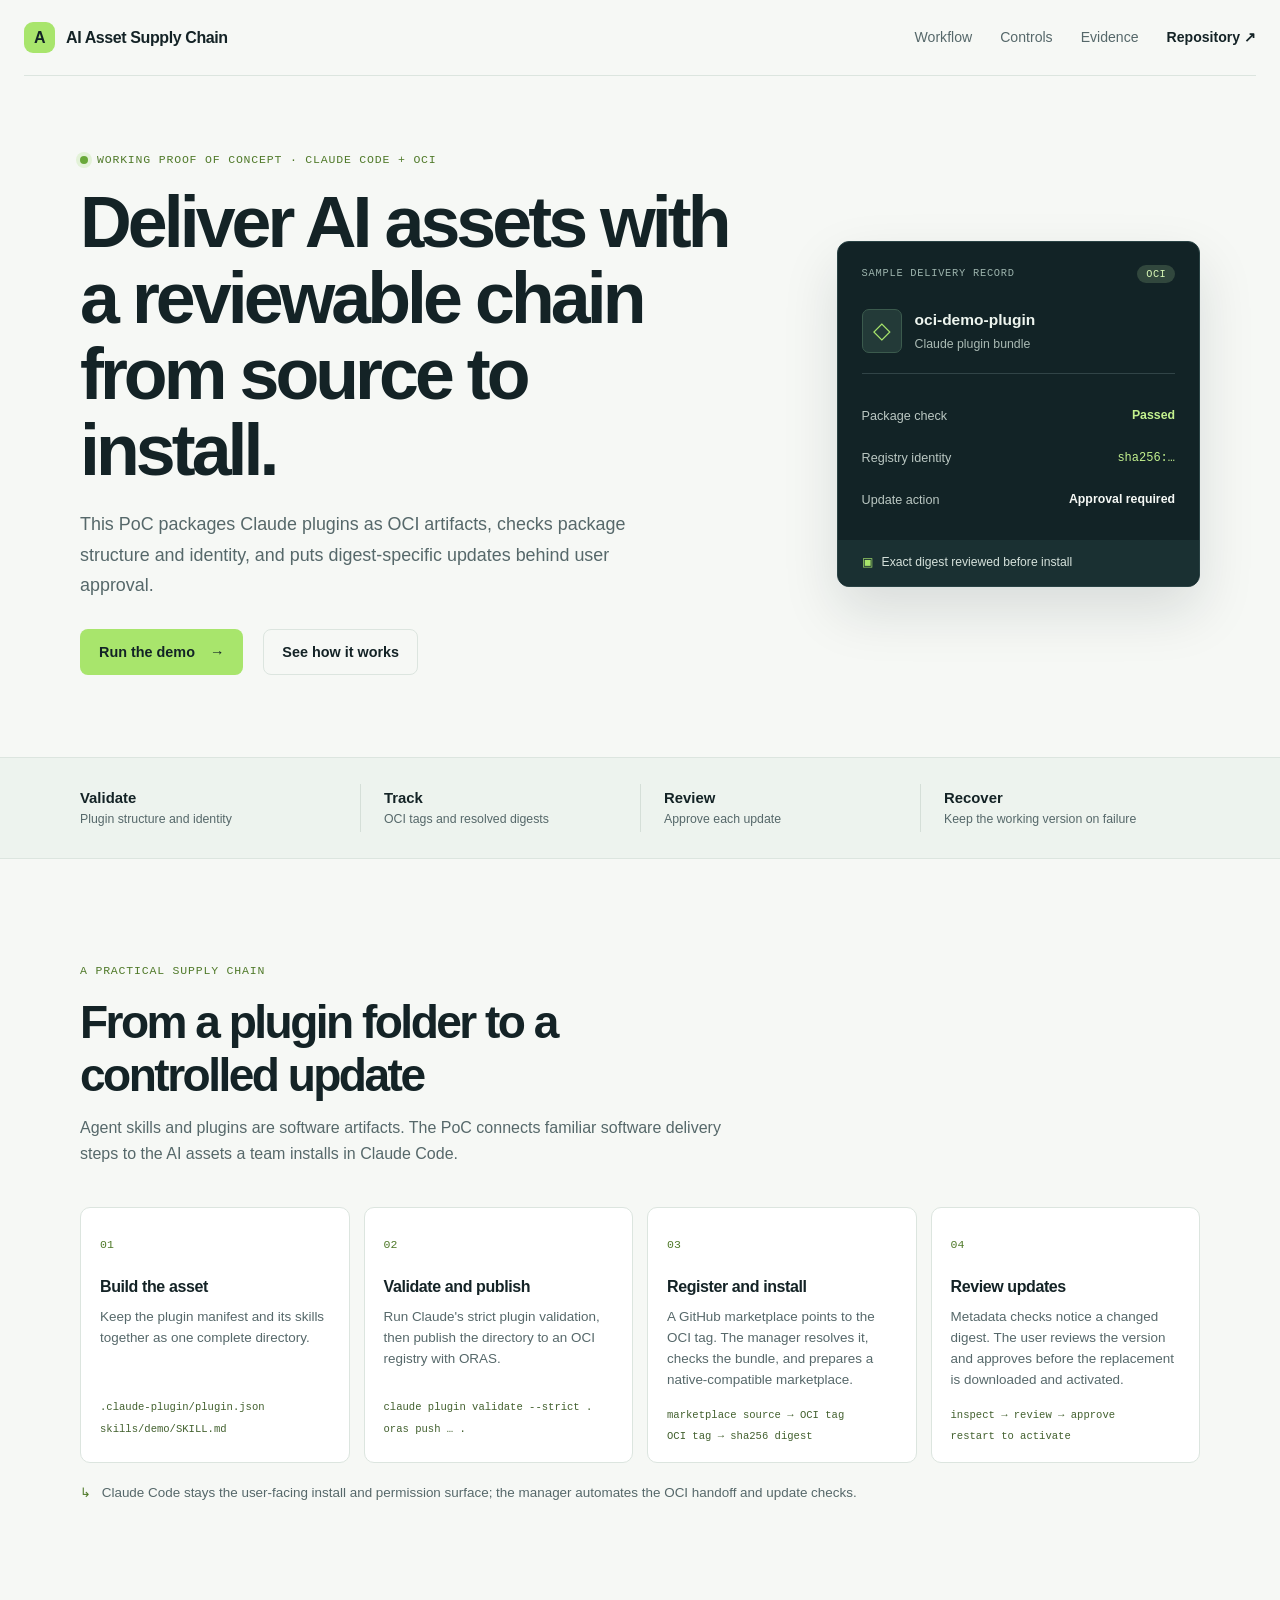
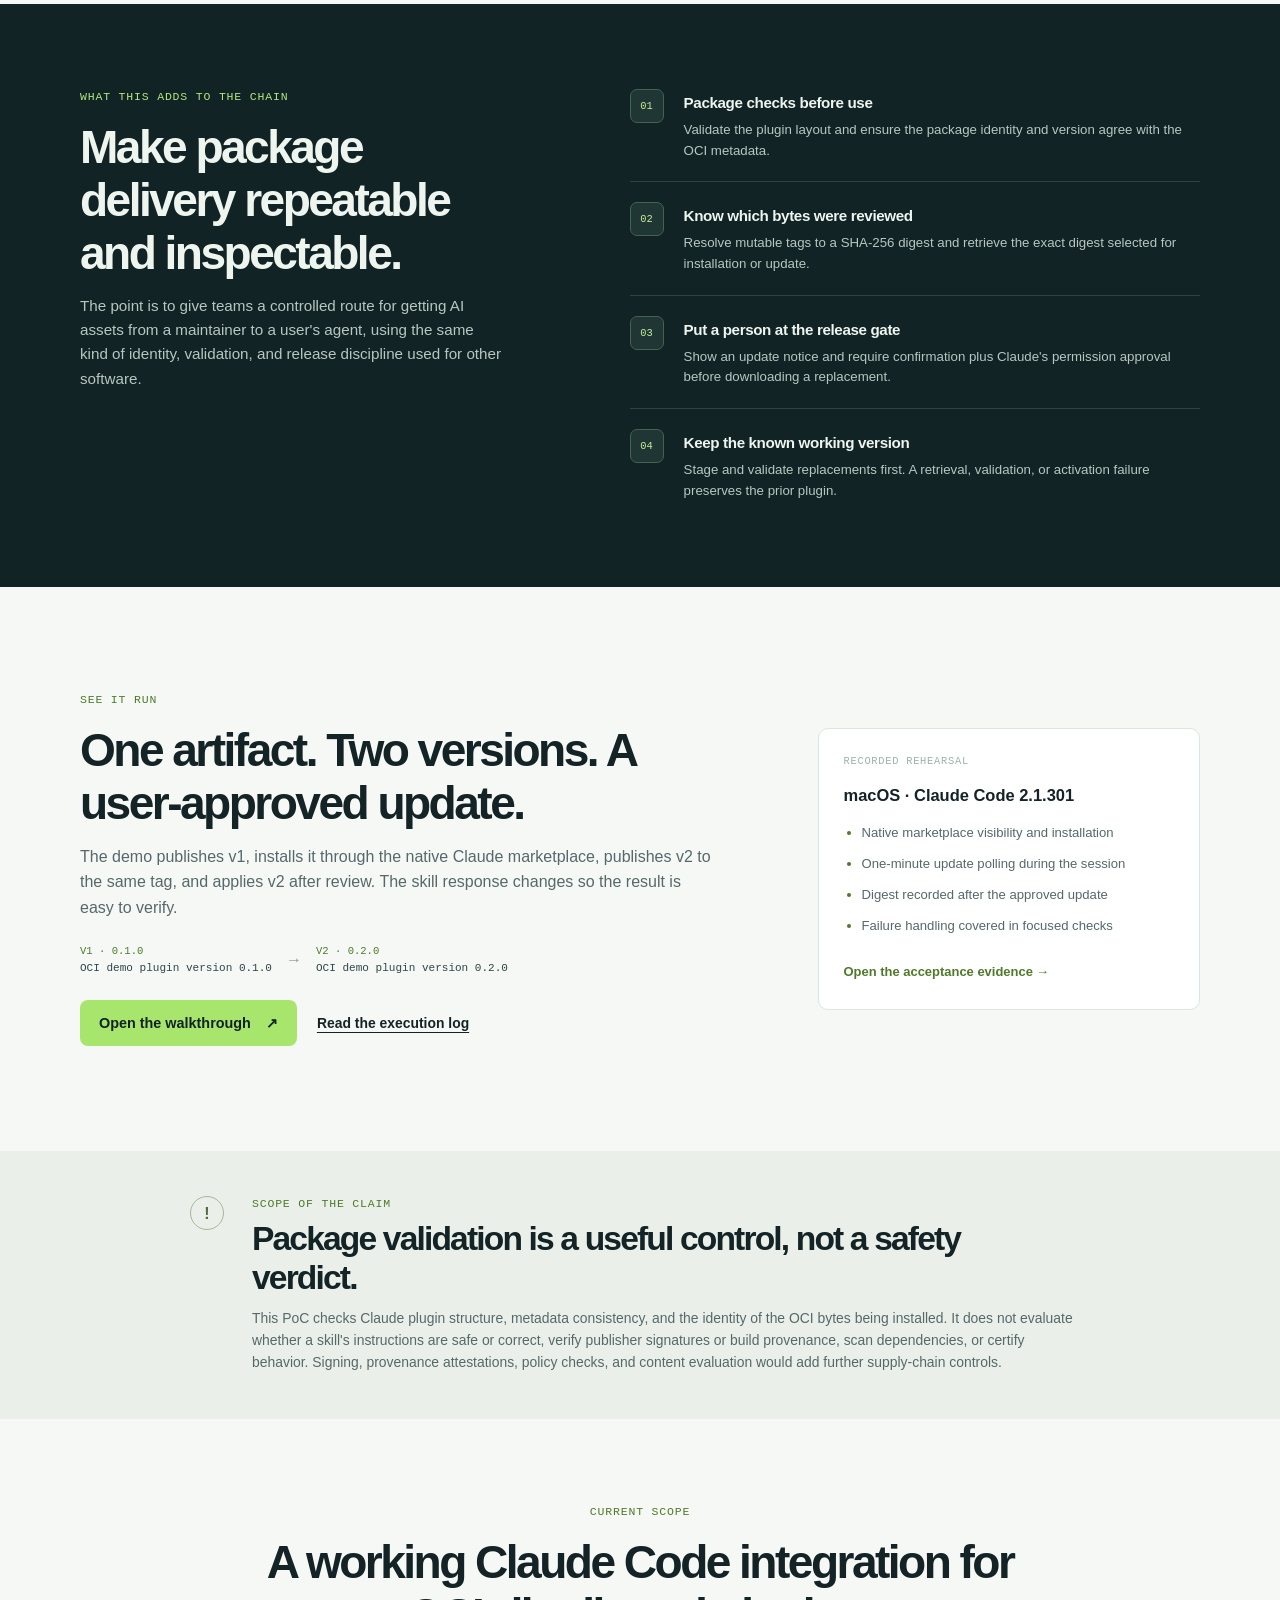
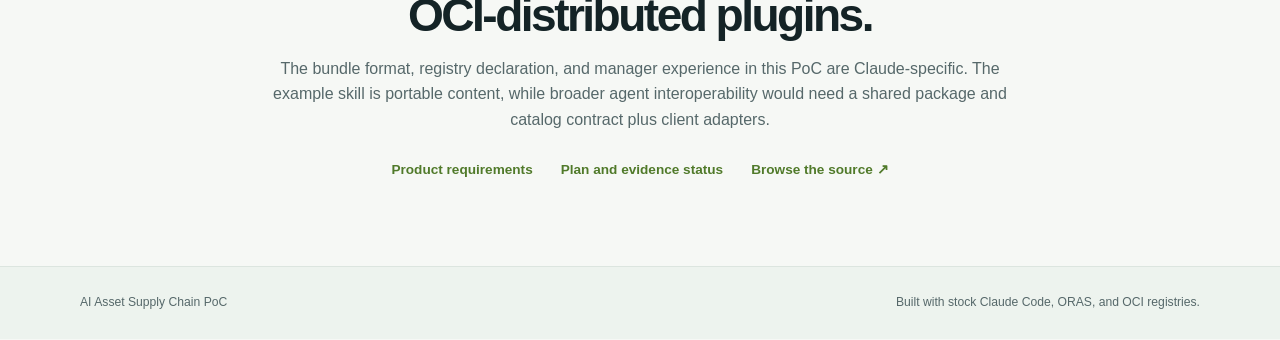
==== index.html @ de04fd36 "docs: publish project overview on GitHub Pages" ====
<!doctype html>
<html lang="en">
<head>
  <meta charset="utf-8">
  <meta name="viewport" content="width=device-width, initial-scale=1">
  <meta name="description" content="A practical proof of concept for validating, publishing, reviewing, and updating Claude Code plugins as OCI artifacts.">
  <title>AI Asset Supply Chain — Claude OCI Marketplace PoC</title>
  <link rel="stylesheet" href="styles.css">
</head>
<body>
  <header class="site-header">
    <a class="brand" href="#top" aria-label="AI Asset Supply Chain home">
      <span class="brand-mark" aria-hidden="true">A</span>
      <span>AI Asset Supply Chain</span>
    </a>
    <nav aria-label="Main navigation">
      <a href="#workflow">Workflow</a>
      <a href="#controls">Controls</a>
      <a href="#evidence">Evidence</a>
      <a class="nav-link" href="https://github.com/dmartinol/claude-oci-marketplace-poc">Repository <span aria-hidden="true">↗</span></a>
    </nav>
  </header>

  <main id="top">
    <section class="hero page-width">
      <div class="hero-copy">
        <p class="eyebrow"><span class="status-dot"></span> Working proof of concept · Claude Code + OCI</p>
        <h1>Deliver AI assets with a reviewable chain from source to install.</h1>
        <p class="hero-lede">This PoC packages Claude plugins as OCI artifacts, checks package structure and identity, and puts digest-specific updates behind user approval.</p>
        <div class="hero-actions">
          <a class="button button-primary" href="https://github.com/dmartinol/claude-oci-marketplace-poc/blob/main/docs/demo/README.md">Run the demo <span aria-hidden="true">→</span></a>
          <a class="button button-secondary" href="#workflow">See how it works</a>
        </div>
      </div>
      <aside class="hero-card" aria-label="PoC delivery chain">
        <div class="card-heading"><span class="tiny-label">SAMPLE DELIVERY RECORD</span><span class="live-pill">OCI</span></div>
        <div class="artifact-name"><span class="file-icon" aria-hidden="true">◇</span><span><strong>oci-demo-plugin</strong><small>Claude plugin bundle</small></span></div>
        <div class="record-row"><span>Package check</span><strong class="good">Passed</strong></div>
        <div class="record-row"><span>Registry identity</span><code>sha256:…</code></div>
        <div class="record-row"><span>Update action</span><strong>Approval required</strong></div>
        <div class="card-foot"><span class="lock-icon" aria-hidden="true">▣</span> Exact digest reviewed before install</div>
      </aside>
    </section>

    <section class="signal-strip" aria-label="What the PoC demonstrates">
      <div><strong>Validate</strong><span>Plugin structure and identity</span></div>
      <div><strong>Track</strong><span>OCI tags and resolved digests</span></div>
      <div><strong>Review</strong><span>Approve each update</span></div>
      <div><strong>Recover</strong><span>Keep the working version on failure</span></div>
    </section>

    <section class="section page-width" id="workflow">
      <div class="section-intro">
        <p class="eyebrow">A practical supply chain</p>
        <h2>From a plugin folder to a controlled update</h2>
        <p>Agent skills and plugins are software artifacts. The PoC connects familiar software delivery steps to the AI assets a team installs in Claude Code.</p>
      </div>

      <div class="workflow-grid">
        <article class="step-card">
          <span class="step-number">01</span>
          <h3>Build the asset</h3>
          <p>Keep the plugin manifest and its skills together as one complete directory.</p>
          <div class="code-card"><code>.claude-plugin/plugin.json</code><code>skills/demo/SKILL.md</code></div>
        </article>
        <article class="step-card">
          <span class="step-number">02</span>
          <h3>Validate and publish</h3>
          <p>Run Claude's strict plugin validation, then publish the directory to an OCI registry with ORAS.</p>
          <div class="code-card"><code>claude plugin validate --strict .</code><code>oras push … .</code></div>
        </article>
        <article class="step-card">
          <span class="step-number">03</span>
          <h3>Register and install</h3>
          <p>A GitHub marketplace points to the OCI tag. The manager resolves it, checks the bundle, and prepares a native-compatible marketplace.</p>
          <div class="code-card"><code>marketplace source → OCI tag</code><code>OCI tag → sha256 digest</code></div>
        </article>
        <article class="step-card">
          <span class="step-number">04</span>
          <h3>Review updates</h3>
          <p>Metadata checks notice a changed digest. The user reviews the version and approves before the replacement is downloaded and activated.</p>
          <div class="code-card"><code>inspect → review → approve</code><code>restart to activate</code></div>
        </article>
      </div>
      <div class="flow-note"><span aria-hidden="true">↳</span> Claude Code stays the user-facing install and permission surface; the manager automates the OCI handoff and update checks.</div>
    </section>

    <section class="controls-section" id="controls">
      <div class="page-width controls-layout">
        <div>
          <p class="eyebrow">What this adds to the chain</p>
          <h2>Make package delivery repeatable and inspectable.</h2>
          <p class="section-copy">The point is to give teams a controlled route for getting AI assets from a maintainer to a user's agent, using the same kind of identity, validation, and release discipline used for other software.</p>
        </div>
        <div class="control-list">
          <article>
            <span class="control-icon">01</span>
            <div><h3>Package checks before use</h3><p>Validate the plugin layout and ensure the package identity and version agree with the OCI metadata.</p></div>
          </article>
          <article>
            <span class="control-icon">02</span>
            <div><h3>Know which bytes were reviewed</h3><p>Resolve mutable tags to a SHA-256 digest and retrieve the exact digest selected for installation or update.</p></div>
          </article>
          <article>
            <span class="control-icon">03</span>
            <div><h3>Put a person at the release gate</h3><p>Show an update notice and require confirmation plus Claude's permission approval before downloading a replacement.</p></div>
          </article>
          <article>
            <span class="control-icon">04</span>
            <div><h3>Keep the known working version</h3><p>Stage and validate replacements first. A retrieval, validation, or activation failure preserves the prior plugin.</p></div>
          </article>
        </div>
      </div>
    </section>

    <section class="demo-section page-width" id="evidence">
      <div class="demo-copy">
        <p class="eyebrow">See it run</p>
        <h2>One artifact. Two versions. A user-approved update.</h2>
        <p>The demo publishes v1, installs it through the native Claude marketplace, publishes v2 to the same tag, and applies v2 after review. The skill response changes so the result is easy to verify.</p>
        <div class="version-pair">
          <div><span>v1 · 0.1.0</span><code>OCI demo plugin version 0.1.0</code></div>
          <span class="version-arrow" aria-hidden="true">→</span>
          <div><span>v2 · 0.2.0</span><code>OCI demo plugin version 0.2.0</code></div>
        </div>
        <div class="hero-actions">
          <a class="button button-primary" href="https://github.com/dmartinol/claude-oci-marketplace-poc/blob/main/docs/demo/README.md">Open the walkthrough <span aria-hidden="true">↗</span></a>
          <a class="text-link" href="https://github.com/dmartinol/claude-oci-marketplace-poc/blob/main/docs/demo/oci-demo-plugin-execution-log.md">Read the execution log</a>
        </div>
      </div>
      <aside class="evidence-card">
        <p class="tiny-label">RECORDED REHEARSAL</p>
        <h3>macOS · Claude Code 2.1.301</h3>
        <ul>
          <li>Native marketplace visibility and installation</li>
          <li>One-minute update polling during the session</li>
          <li>Digest recorded after the approved update</li>
          <li>Failure handling covered in focused checks</li>
        </ul>
        <a href="https://github.com/dmartinol/claude-oci-marketplace-poc/blob/main/docs/implementation-report.md#t613--mac-acceptance-run-2026-10-16">Open the acceptance evidence <span aria-hidden="true">→</span></a>
      </aside>
    </section>

    <section class="boundary-section">
      <div class="page-width boundary-layout">
        <div class="boundary-mark" aria-hidden="true">!</div>
        <div>
          <p class="eyebrow">Scope of the claim</p>
          <h2>Package validation is a useful control, not a safety verdict.</h2>
          <p>This PoC checks Claude plugin structure, metadata consistency, and the identity of the OCI bytes being installed. It does not evaluate whether a skill's instructions are safe or correct, verify publisher signatures or build provenance, scan dependencies, or certify behavior. Signing, provenance attestations, policy checks, and content evaluation would add further supply-chain controls.</p>
        </div>
      </div>
    </section>

    <section class="closing page-width">
      <p class="eyebrow">Current scope</p>
      <h2>A working Claude Code integration for OCI-distributed plugins.</h2>
      <p>The bundle format, registry declaration, and manager experience in this PoC are Claude-specific. The example skill is portable content, while broader agent interoperability would need a shared package and catalog contract plus client adapters.</p>
      <div class="closing-links">
        <a href="https://github.com/dmartinol/claude-oci-marketplace-poc/blob/main/docs/requirements.md">Product requirements</a>
        <a href="https://github.com/dmartinol/claude-oci-marketplace-poc/blob/main/docs/plan.md">Plan and evidence status</a>
        <a href="https://github.com/dmartinol/claude-oci-marketplace-poc">Browse the source <span aria-hidden="true">↗</span></a>
      </div>
    </section>
  </main>

  <footer class="site-footer">
    <div class="page-width footer-inner">
      <span>AI Asset Supply Chain PoC</span>
      <span>Built with stock Claude Code, ORAS, and OCI registries.</span>
    </div>
  </footer>
</body>
</html>
---- styles.css ----
:root {
  color-scheme: light;
  --ink: #142326;
  --muted: #56686a;
  --faint: #7d8d8e;
  --paper: #f6f8f5;
  --white: #ffffff;
  --line: #dce5df;
  --green: #a8e56c;
  --green-dark: #507a2a;
  --mint: #e8f2e9;
  --night: #122326;
  --mono: ui-monospace, SFMono-Regular, Menlo, Consolas, monospace;
  --sans: -apple-system, BlinkMacSystemFont, "Segoe UI", sans-serif;
  --display: var(--sans);
}

* { box-sizing: border-box; }

html { scroll-behavior: smooth; }

body {
  margin: 0;
  color: var(--ink);
  background: var(--paper);
  font-family: var(--sans);
  font-size: 16px;
  line-height: 1.6;
  -webkit-font-smoothing: antialiased;
}

a { color: inherit; }

.page-width { width: min(1120px, calc(100% - 48px)); margin-inline: auto; }

.site-header {
  width: min(1280px, calc(100% - 48px));
  min-height: 76px;
  margin-inline: auto;
  display: flex;
  align-items: center;
  justify-content: space-between;
  gap: 24px;
  border-bottom: 1px solid var(--line);
}

.brand { display: inline-flex; align-items: center; gap: 11px; text-decoration: none; font-weight: 700; letter-spacing: -.025em; }
.brand-mark { display: grid; place-items: center; width: 31px; height: 31px; border-radius: 9px; color: var(--night); background: var(--green); font-family: var(--display); font-weight: 800; }
.site-header nav { display: flex; align-items: center; gap: 28px; }
.site-header nav a { color: var(--muted); font-size: .88rem; text-decoration: none; }
.site-header nav a:hover, .text-link:hover, .closing-links a:hover { color: var(--green-dark); }
.site-header nav .nav-link { color: var(--ink); font-weight: 600; }

.hero { min-height: 510px; padding-block: 76px 82px; display: grid; grid-template-columns: minmax(0, 1.35fr) minmax(320px, .75fr); align-items: center; gap: clamp(48px, 8vw, 118px); }
.hero-copy { max-width: 660px; }
.eyebrow, .tiny-label { margin: 0 0 16px; color: var(--green-dark); font: 500 .72rem/1.4 var(--mono); letter-spacing: .07em; text-transform: uppercase; }
.eyebrow { display: flex; align-items: center; gap: 9px; }
.status-dot { width: 8px; height: 8px; border-radius: 50%; background: #69a839; box-shadow: 0 0 0 4px #e3f2d8; }
h1, h2, h3, p { margin-top: 0; }
h1, h2 { font-family: var(--display); letter-spacing: -.055em; }
h1 { max-width: 700px; margin-bottom: 21px; font-size: clamp(2.8rem, 5.6vw, 4.75rem); line-height: 1.06; font-weight: 700; }
.hero-lede { max-width: 590px; margin-bottom: 29px; color: var(--muted); font-size: 1.12rem; line-height: 1.7; }
.hero-actions { display: flex; flex-wrap: wrap; align-items: center; gap: 12px 20px; }
.button { min-height: 46px; display: inline-flex; align-items: center; justify-content: center; gap: 15px; padding: 0 18px; border: 1px solid transparent; border-radius: 8px; font-size: .9rem; font-weight: 700; text-decoration: none; transition: transform .16s ease, background .16s ease; }
.button:hover { transform: translateY(-2px); }
.button-primary { color: var(--night); background: var(--green); }
.button-primary:hover { background: #b8ee87; }
.button-secondary { color: var(--ink); border-color: var(--line); background: transparent; }
.button-secondary:hover { background: var(--white); }

.hero-card { padding: 23px 24px 0; border: 1px solid #294244; border-radius: 12px; color: #eef5ef; background: var(--night); box-shadow: 0 24px 55px #12232620; }
.card-heading, .artifact-name, .record-row, .card-foot { display: flex; align-items: center; justify-content: space-between; }
.card-heading { margin-bottom: 25px; }
.card-heading .tiny-label, .evidence-card .tiny-label { margin: 0; color: #9cb3ac; font-size: .65rem; }
.live-pill { padding: 3px 9px; border-radius: 99px; color: #d9f8b7; background: #31473d; font: 500 .64rem var(--mono); letter-spacing: .04em; }
.artifact-name { justify-content: flex-start; gap: 13px; margin-bottom: 21px; padding-bottom: 19px; border-bottom: 1px solid #314447; }
.file-icon { display: grid; place-items: center; width: 40px; height: 44px; color: var(--green); background: #233a38; border: 1px solid #3b5a4d; border-radius: 7px; font-size: 1.45rem; }
.artifact-name strong, .artifact-name small { display: block; }
.artifact-name strong { font-size: .97rem; }
.artifact-name small { margin-top: 2px; color: #a9b9b3; font-size: .77rem; }
.record-row { min-height: 42px; color: #bac7c2; font-size: .79rem; }
.record-row strong { color: #f5f8f5; font-size: .77rem; font-weight: 600; }
.record-row .good { color: #c3f18e; }
.record-row code { color: #c3f18e; font: .75rem var(--mono); }
.card-foot { justify-content: flex-start; gap: 9px; margin: 19px -24px 0; padding: 13px 24px; border-radius: 0 0 12px 12px; color: #d5e1db; background: #1a3032; font-size: .76rem; }
.lock-icon { color: var(--green); }

.signal-strip { min-height: 102px; display: grid; grid-template-columns: repeat(4, 1fr); align-items: center; padding-inline: max(24px, calc((100% - 1120px) / 2)); border-block: 1px solid var(--line); background: #edf3ee; }
.signal-strip div { min-height: 48px; display: flex; flex-direction: column; justify-content: center; padding-left: 23px; border-left: 1px solid #d5dfd8; }
.signal-strip div:first-child { padding-left: 0; border-left: 0; }
.signal-strip strong { font-family: var(--display); font-size: .93rem; }
.signal-strip span { color: var(--muted); font-size: .77rem; }

.section { padding-block: 104px 100px; }
.section-intro { max-width: 670px; margin-bottom: 40px; }
.section-intro h2, .controls-layout h2, .demo-copy h2, .boundary-layout h2, .closing h2 { margin-bottom: 14px; font-size: clamp(2rem, 3.6vw, 3rem); line-height: 1.15; }
.section-intro > p:last-child, .section-copy, .demo-copy > p:not(.eyebrow), .closing > p:not(.eyebrow) { color: var(--muted); font-size: 1rem; }
.workflow-grid { display: grid; grid-template-columns: repeat(4, 1fr); gap: 14px; }
.step-card { min-height: 254px; padding: 22px 19px 18px; border: 1px solid var(--line); border-radius: 10px; background: var(--white); }
.step-number { display: inline-block; margin-bottom: 23px; color: var(--green-dark); font: 500 .72rem var(--mono); }
.step-card h3, .control-list h3 { margin-bottom: 8px; font-family: var(--display); font-size: 1rem; letter-spacing: -.025em; }
.step-card p, .control-list p { min-height: 76px; margin-bottom: 17px; color: var(--muted); font-size: .84rem; line-height: 1.55; }
.code-card { display: flex; flex-direction: column; gap: 7px; }
.code-card code { overflow-wrap: anywhere; color: #42602e; font: .66rem/1.4 var(--mono); }
.flow-note { margin-top: 19px; color: var(--muted); font-size: .84rem; }
.flow-note span { margin-right: 7px; color: var(--green-dark); }

.controls-section { padding-block: 85px; color: #edf5ee; background: var(--night); }
.controls-layout { display: grid; grid-template-columns: minmax(260px, .85fr) minmax(0, 1.15fr); gap: clamp(55px, 10vw, 140px); }
.controls-layout .eyebrow { color: #b0e780; }
.controls-layout h2 { max-width: 410px; }
.section-copy { max-width: 440px; color: #b7c7c0; font-size: .95rem; }
.control-list article { display: grid; grid-template-columns: 38px 1fr; gap: 16px; padding: 0 0 20px; margin-bottom: 20px; border-bottom: 1px solid #2d4445; }
.control-list article:last-child { padding-bottom: 0; margin-bottom: 0; border: 0; }
.control-icon { display: grid; place-items: center; width: 34px; height: 34px; border: 1px solid #45624f; border-radius: 7px; color: #c4f093; background: #203635; font: 500 .65rem var(--mono); }
.control-list h3 { margin: 2px 0 5px; font-size: .95rem; }
.control-list p { min-height: 0; margin: 0; color: #b7c7c0; font-size: .83rem; }

.demo-section { display: grid; grid-template-columns: minmax(0, 1.25fr) minmax(280px, .75fr); gap: clamp(40px, 8vw, 100px); align-items: center; padding-block: 105px; }
.demo-copy > p:not(.eyebrow) { max-width: 650px; }
.version-pair { display: flex; align-items: center; gap: 14px; margin: 25px 0 26px; }
.version-pair > div { min-width: 0; display: flex; flex-direction: column; gap: 5px; }
.version-pair span:not(.version-arrow) { color: var(--green-dark); font: 500 .66rem var(--mono); text-transform: uppercase; }
.version-pair code { color: #314448; font: .69rem var(--mono); }
.version-arrow { color: #8a9b92; }
.text-link { color: var(--ink); font-size: .87rem; font-weight: 600; text-decoration-thickness: 1px; text-underline-offset: 4px; }
.evidence-card { padding: 25px; border: 1px solid var(--line); border-radius: 10px; background: var(--white); }
.evidence-card h3 { margin: 13px 0 14px; font-family: var(--display); font-size: 1.03rem; }
.evidence-card ul { display: grid; gap: 10px; margin: 0 0 22px; padding-left: 18px; color: var(--muted); font-size: .82rem; }
.evidence-card li::marker { color: var(--green-dark); }
.evidence-card > a { color: var(--green-dark); font-size: .81rem; font-weight: 700; text-decoration: none; }

.boundary-section { padding-block: 45px; background: #eaf0e9; }
.boundary-layout { display: grid; grid-template-columns: 42px 1fr; gap: 20px; align-items: start; max-width: 900px; }
.boundary-mark { display: grid; place-items: center; width: 34px; height: 34px; border: 1px solid #a5b899; border-radius: 50%; color: #506d3a; font-family: var(--display); font-weight: 700; }
.boundary-layout .eyebrow { margin: 0 0 8px; }
.boundary-layout h2 { max-width: 780px; margin-bottom: 9px; font-size: clamp(1.45rem, 2.7vw, 2.1rem); }
.boundary-layout p:last-child { max-width: 830px; margin-bottom: 0; color: var(--muted); font-size: .87rem; }

.closing { padding-block: 85px; text-align: center; }
.closing .eyebrow { justify-content: center; }
.closing h2 { max-width: 760px; margin-inline: auto; }
.closing > p:not(.eyebrow) { max-width: 750px; margin-inline: auto; }
.closing-links { display: flex; justify-content: center; flex-wrap: wrap; gap: 12px 28px; margin-top: 27px; }
.closing-links a { color: var(--green-dark); font-size: .85rem; font-weight: 700; text-decoration: none; }
.site-footer { border-top: 1px solid var(--line); background: #edf3ee; }
.footer-inner { min-height: 72px; display: flex; justify-content: space-between; align-items: center; gap: 20px; color: var(--muted); font-size: .76rem; }

@media (max-width: 850px) {
  .hero { grid-template-columns: minmax(0, 1fr) minmax(270px, .85fr); gap: 32px; }
  .workflow-grid { grid-template-columns: repeat(2, 1fr); }
  .controls-layout { gap: 44px; }
  .demo-section { gap: 36px; }
}

@media (max-width: 640px) {
  .page-width, .site-header { width: min(100% - 36px, 520px); }
  .site-header { min-height: 68px; }
  .site-header nav { gap: 14px; }
  .site-header nav a { display: none; }
  .site-header nav .nav-link { display: inline; }
  .hero { min-height: 0; grid-template-columns: 1fr; padding-block: 57px 55px; }
  h1 { font-size: clamp(2.65rem, 12vw, 3.65rem); }
  .hero-card { max-width: 440px; }
  .signal-strip { grid-template-columns: repeat(2, 1fr); gap: 0; padding: 15px 18px; }
  .signal-strip div { min-height: 66px; padding-left: 14px; }
  .signal-strip div:nth-child(odd) { padding-left: 0; border-left: 0; }
  .section { padding-block: 70px; }
  .workflow-grid { grid-template-columns: 1fr; }
  .step-card { min-height: 0; }
  .step-card p { min-height: 0; }
  .controls-section { padding-block: 66px; }
  .controls-layout, .demo-section { grid-template-columns: 1fr; }
  .demo-section { padding-block: 70px; }
  .version-pair { align-items: flex-start; flex-direction: column; }
  .version-arrow { transform: rotate(90deg); margin-left: 10px; }
  .boundary-section { padding-block: 36px; }
  .boundary-layout { grid-template-columns: 1fr; gap: 13px; }
  .closing { padding-block: 67px; }
  .footer-inner { align-items: flex-start; flex-direction: column; justify-content: center; gap: 3px; padding-block: 15px; }
}

@media (prefers-reduced-motion: reduce) {
  html { scroll-behavior: auto; }
  *, *::before, *::after { transition-duration: .01ms !important; }
}
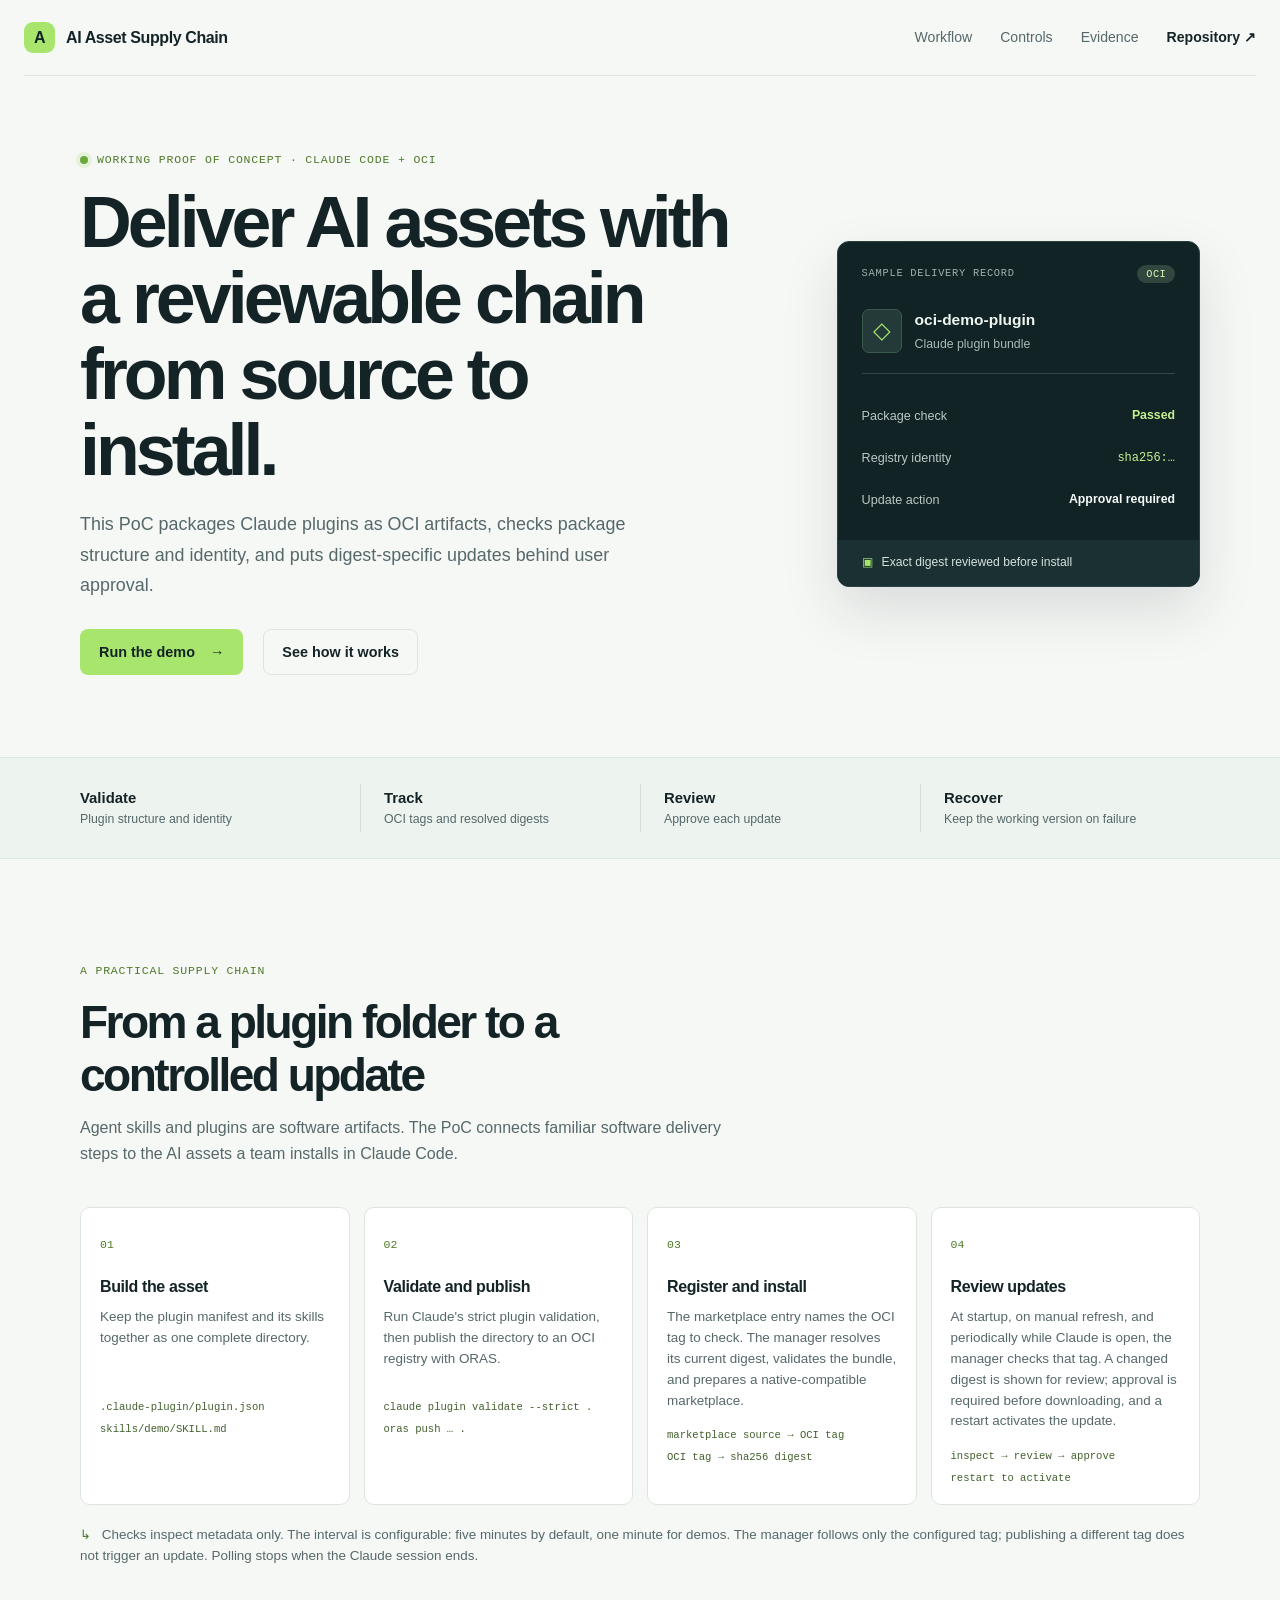
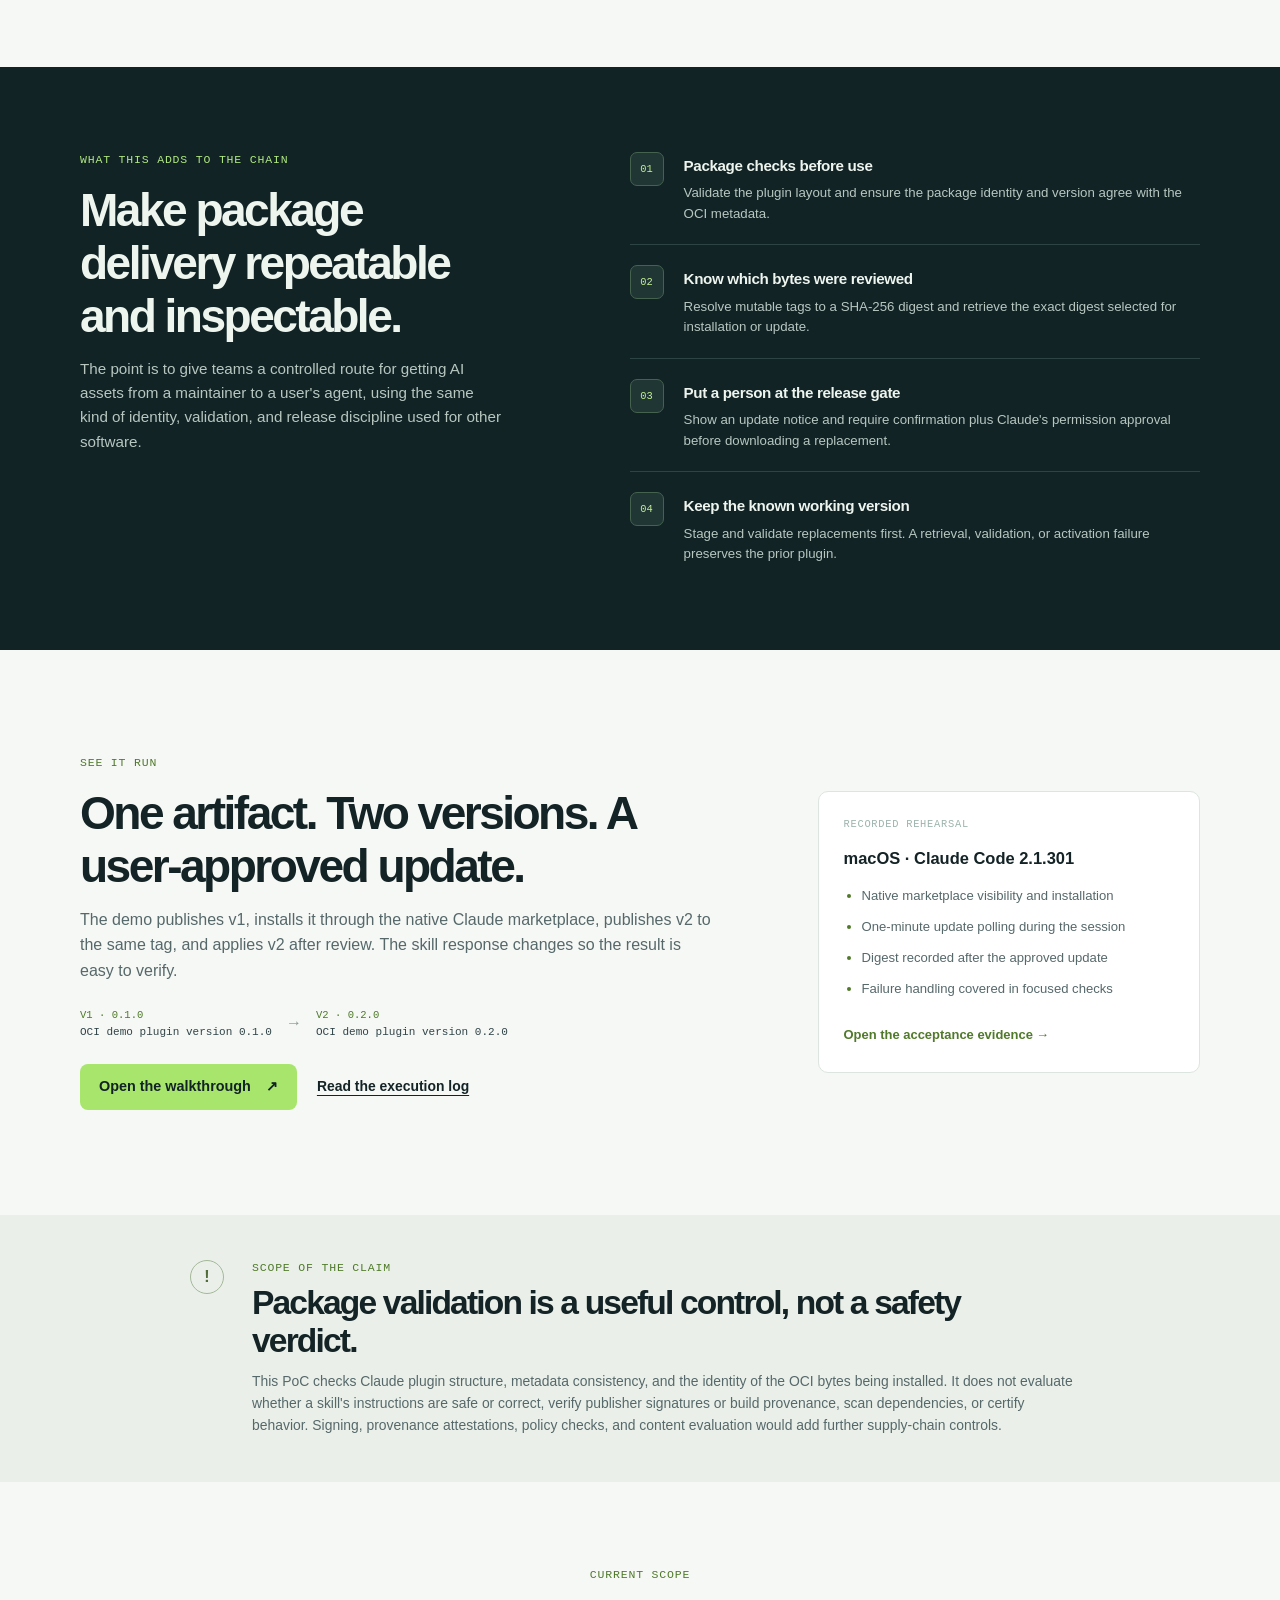
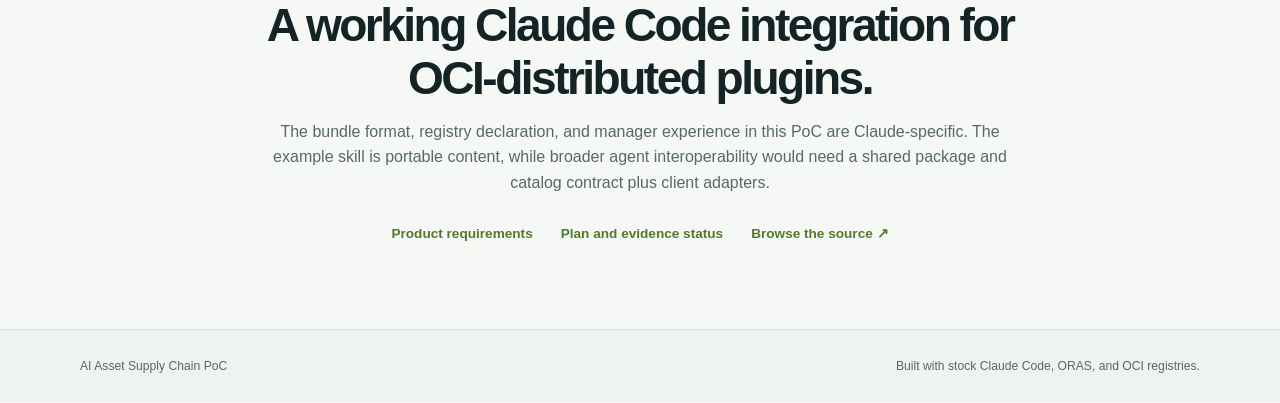
==== commit baa9b11e: "docs: explain OCI tag update polling" ====
--- a/index.html
+++ b/index.html
@@ -72,17 +72,17 @@
         <article class="step-card">
           <span class="step-number">03</span>
           <h3>Register and install</h3>
-          <p>A GitHub marketplace points to the OCI tag. The manager resolves it, checks the bundle, and prepares a native-compatible marketplace.</p>
+          <p>The marketplace entry names the OCI tag to check. The manager resolves its current digest, validates the bundle, and prepares a native-compatible marketplace.</p>
           <div class="code-card"><code>marketplace source → OCI tag</code><code>OCI tag → sha256 digest</code></div>
         </article>
         <article class="step-card">
           <span class="step-number">04</span>
           <h3>Review updates</h3>
-          <p>Metadata checks notice a changed digest. The user reviews the version and approves before the replacement is downloaded and activated.</p>
+          <p>At startup, on manual refresh, and periodically while Claude is open, the manager checks that tag. A changed digest is shown for review; approval is required before downloading, and a restart activates the update.</p>
           <div class="code-card"><code>inspect → review → approve</code><code>restart to activate</code></div>
         </article>
       </div>
-      <div class="flow-note"><span aria-hidden="true">↳</span> Claude Code stays the user-facing install and permission surface; the manager automates the OCI handoff and update checks.</div>
+      <div class="flow-note"><span aria-hidden="true">↳</span> Checks inspect metadata only. The interval is configurable: five minutes by default, one minute for demos. The manager follows only the configured tag; publishing a different tag does not trigger an update. Polling stops when the Claude session ends.</div>
     </section>
 
     <section class="controls-section" id="controls">
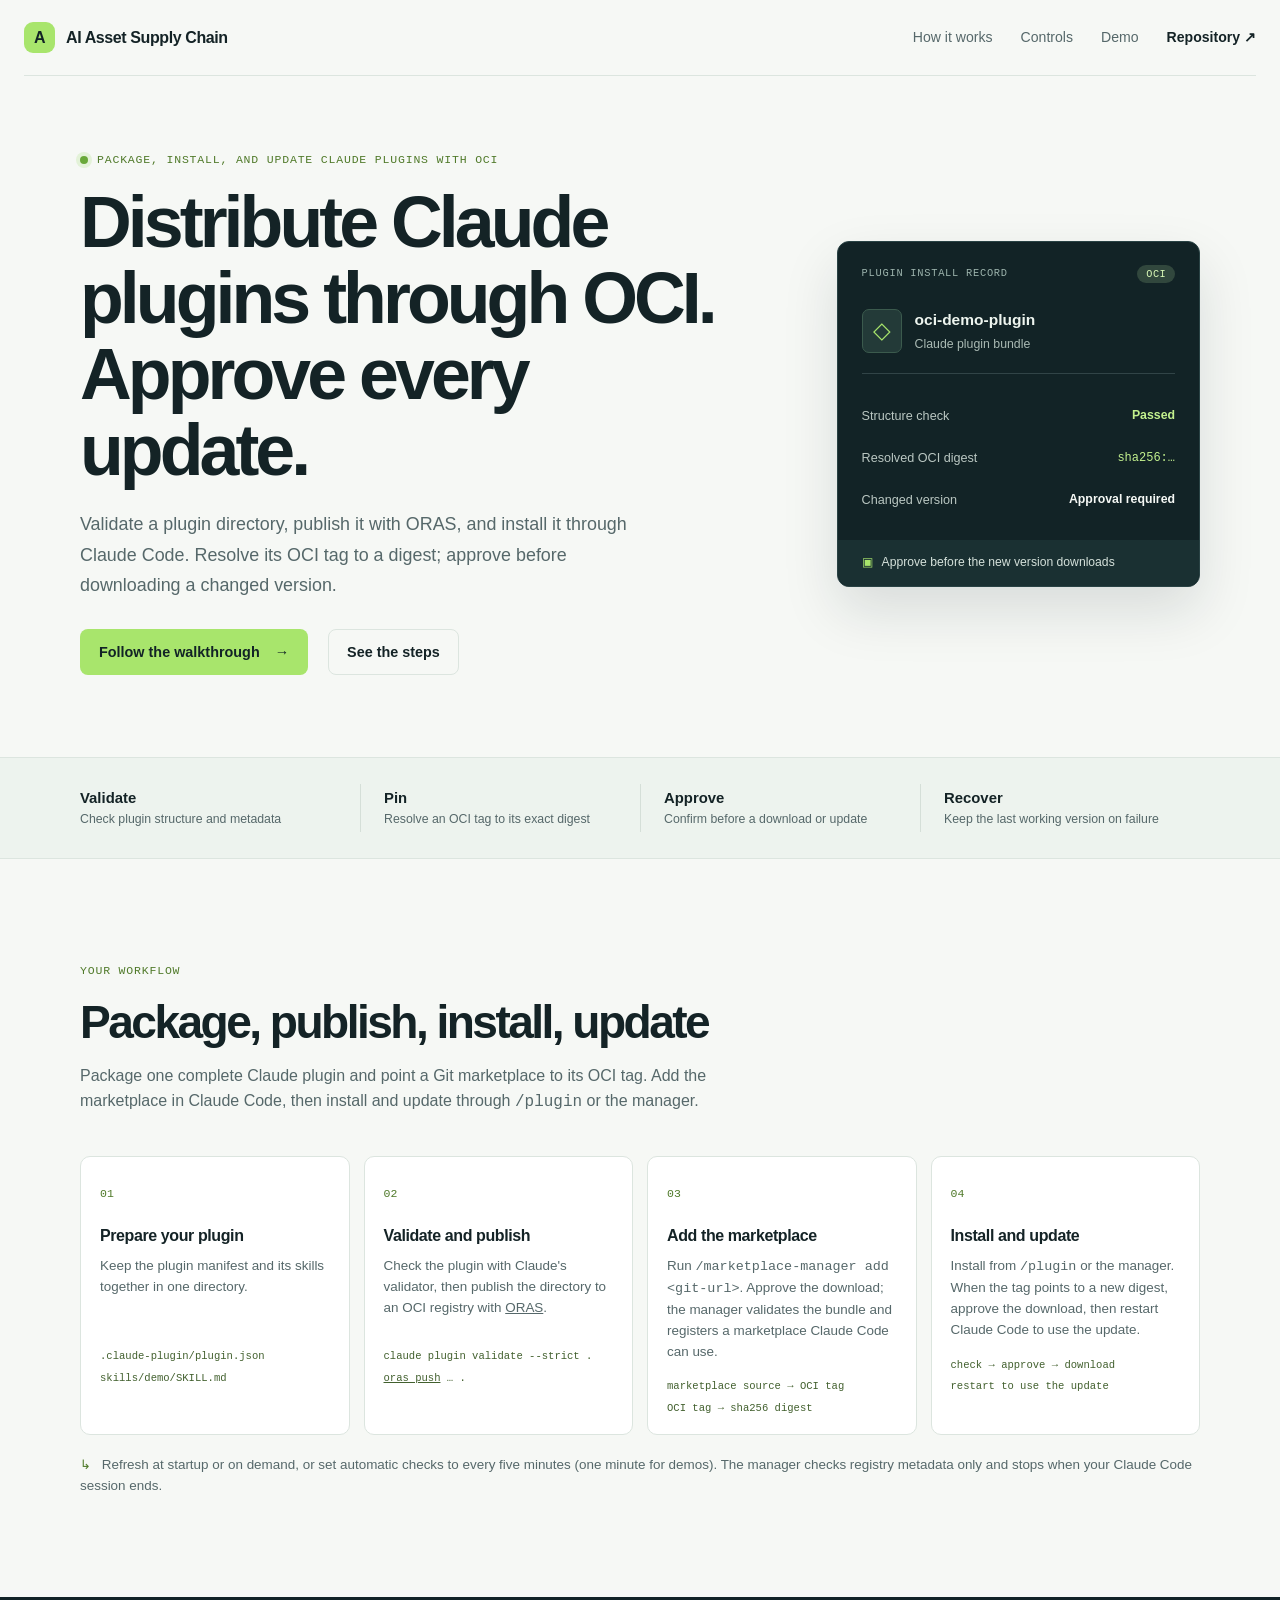
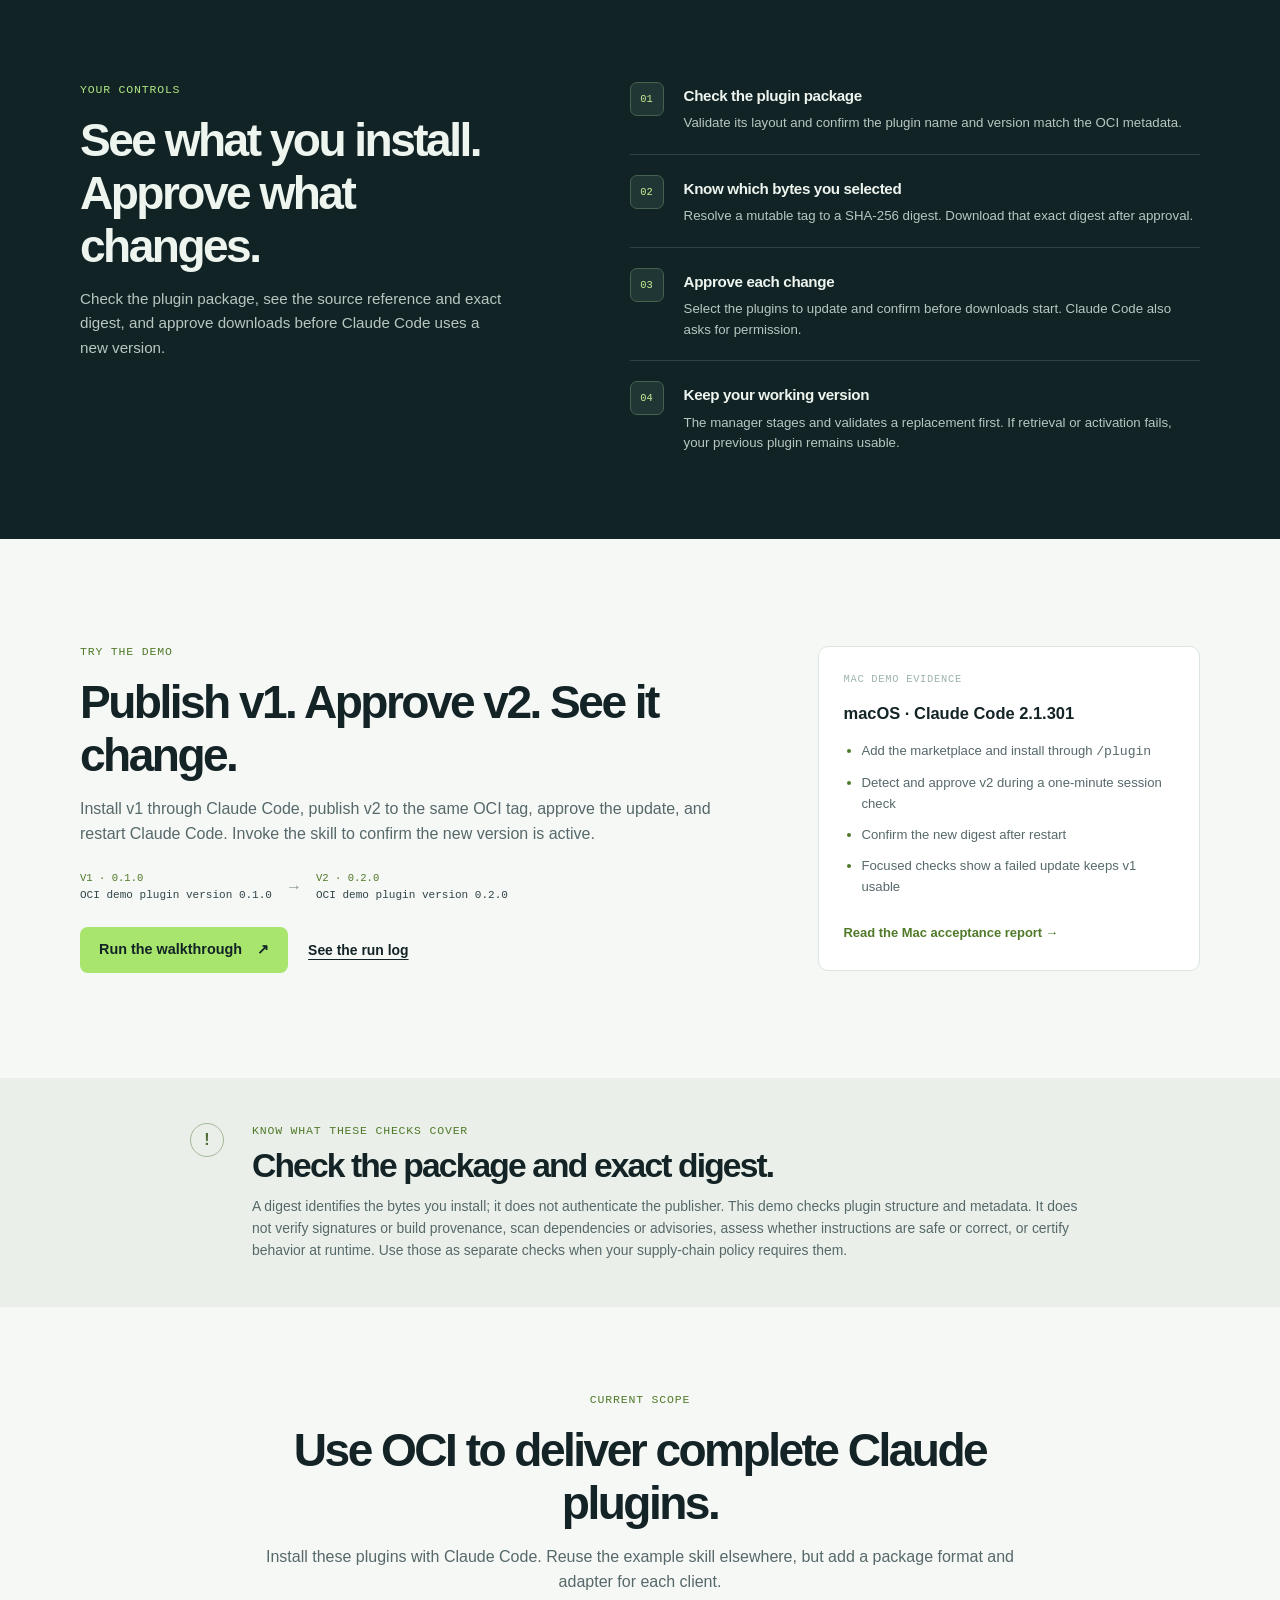
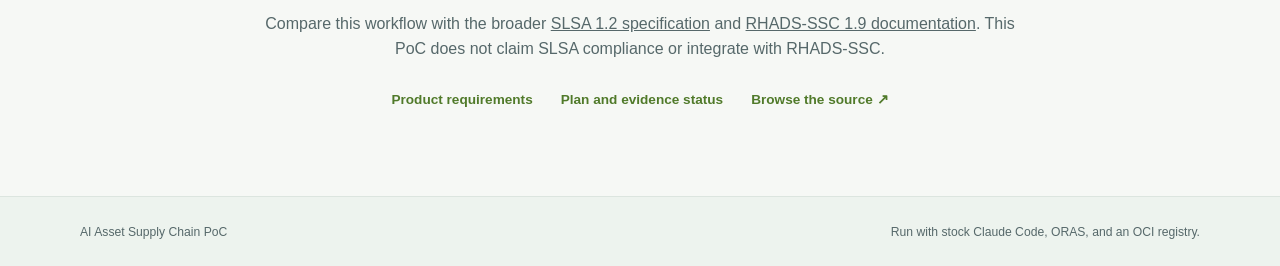
==== commit 2d3261b3: "Publish landing page update" ====
--- a/index.html
+++ b/index.html
@@ -3,8 +3,8 @@
 <head>
   <meta charset="utf-8">
   <meta name="viewport" content="width=device-width, initial-scale=1">
-  <meta name="description" content="A practical proof of concept for validating, publishing, reviewing, and updating Claude Code plugins as OCI artifacts.">
-  <title>AI Asset Supply Chain — Claude OCI Marketplace PoC</title>
+  <meta name="description" content="Package Claude plugins with ORAS, inspect their resolved digests, and approve installs and updates in Claude Code.">
+  <title>Claude Plugin Supply Chain — OCI Marketplace PoC</title>
   <link rel="stylesheet" href="styles.css">
 </head>
 <body>
@@ -14,9 +14,9 @@
       <span>AI Asset Supply Chain</span>
     </a>
     <nav aria-label="Main navigation">
-      <a href="#workflow">Workflow</a>
+      <a href="#workflow">How it works</a>
       <a href="#controls">Controls</a>
-      <a href="#evidence">Evidence</a>
+      <a href="#evidence">Demo</a>
       <a class="nav-link" href="https://github.com/dmartinol/claude-oci-marketplace-poc">Repository <span aria-hidden="true">↗</span></a>
     </nav>
   </header>
@@ -24,90 +24,90 @@
   <main id="top">
     <section class="hero page-width">
       <div class="hero-copy">
-        <p class="eyebrow"><span class="status-dot"></span> Working proof of concept · Claude Code + OCI</p>
-        <h1>Deliver AI assets with a reviewable chain from source to install.</h1>
-        <p class="hero-lede">This PoC packages Claude plugins as OCI artifacts, checks package structure and identity, and puts digest-specific updates behind user approval.</p>
+        <p class="eyebrow"><span class="status-dot"></span> Package, install, and update Claude plugins with OCI</p>
+        <h1>Distribute Claude plugins through OCI. Approve every update.</h1>
+        <p class="hero-lede">Validate a plugin directory, publish it with ORAS, and install it through Claude Code. Resolve its OCI tag to a digest; approve before downloading a changed version.</p>
         <div class="hero-actions">
-          <a class="button button-primary" href="https://github.com/dmartinol/claude-oci-marketplace-poc/blob/main/docs/demo/README.md">Run the demo <span aria-hidden="true">→</span></a>
-          <a class="button button-secondary" href="#workflow">See how it works</a>
+          <a class="button button-primary" href="https://github.com/dmartinol/claude-oci-marketplace-poc/blob/main/docs/demo/README.md">Follow the walkthrough <span aria-hidden="true">→</span></a>
+          <a class="button button-secondary" href="#workflow">See the steps</a>
         </div>
       </div>
-      <aside class="hero-card" aria-label="PoC delivery chain">
-        <div class="card-heading"><span class="tiny-label">SAMPLE DELIVERY RECORD</span><span class="live-pill">OCI</span></div>
+      <aside class="hero-card" aria-label="Example plugin install record">
+        <div class="card-heading"><span class="tiny-label">PLUGIN INSTALL RECORD</span><span class="live-pill">OCI</span></div>
         <div class="artifact-name"><span class="file-icon" aria-hidden="true">◇</span><span><strong>oci-demo-plugin</strong><small>Claude plugin bundle</small></span></div>
-        <div class="record-row"><span>Package check</span><strong class="good">Passed</strong></div>
-        <div class="record-row"><span>Registry identity</span><code>sha256:…</code></div>
-        <div class="record-row"><span>Update action</span><strong>Approval required</strong></div>
-        <div class="card-foot"><span class="lock-icon" aria-hidden="true">▣</span> Exact digest reviewed before install</div>
+        <div class="record-row"><span>Structure check</span><strong class="good">Passed</strong></div>
+        <div class="record-row"><span>Resolved OCI digest</span><code>sha256:…</code></div>
+        <div class="record-row"><span>Changed version</span><strong>Approval required</strong></div>
+        <div class="card-foot"><span class="lock-icon" aria-hidden="true">▣</span> Approve before the new version downloads</div>
       </aside>
     </section>
 
-    <section class="signal-strip" aria-label="What the PoC demonstrates">
-      <div><strong>Validate</strong><span>Plugin structure and identity</span></div>
-      <div><strong>Track</strong><span>OCI tags and resolved digests</span></div>
-      <div><strong>Review</strong><span>Approve each update</span></div>
-      <div><strong>Recover</strong><span>Keep the working version on failure</span></div>
+    <section class="signal-strip" aria-label="What you can do">
+      <div><strong>Validate</strong><span>Check plugin structure and metadata</span></div>
+      <div><strong>Pin</strong><span>Resolve an OCI tag to its exact digest</span></div>
+      <div><strong>Approve</strong><span>Confirm before a download or update</span></div>
+      <div><strong>Recover</strong><span>Keep the last working version on failure</span></div>
     </section>
 
     <section class="section page-width" id="workflow">
       <div class="section-intro">
-        <p class="eyebrow">A practical supply chain</p>
-        <h2>From a plugin folder to a controlled update</h2>
-        <p>Agent skills and plugins are software artifacts. The PoC connects familiar software delivery steps to the AI assets a team installs in Claude Code.</p>
+        <p class="eyebrow">Your workflow</p>
+        <h2>Package, publish, install, update</h2>
+        <p>Package one complete Claude plugin and point a Git marketplace to its OCI tag. Add the marketplace in Claude Code, then install and update through <code>/plugin</code> or the manager.</p>
       </div>
 
       <div class="workflow-grid">
         <article class="step-card">
           <span class="step-number">01</span>
-          <h3>Build the asset</h3>
-          <p>Keep the plugin manifest and its skills together as one complete directory.</p>
+          <h3>Prepare your plugin</h3>
+          <p>Keep the plugin manifest and its skills together in one directory.</p>
           <div class="code-card"><code>.claude-plugin/plugin.json</code><code>skills/demo/SKILL.md</code></div>
         </article>
         <article class="step-card">
           <span class="step-number">02</span>
           <h3>Validate and publish</h3>
-          <p>Run Claude's strict plugin validation, then publish the directory to an OCI registry with ORAS.</p>
-          <div class="code-card"><code>claude plugin validate --strict .</code><code>oras push … .</code></div>
+          <p>Check the plugin with Claude's validator, then publish the directory to an OCI registry with <a href="https://oras.land/docs/">ORAS</a>.</p>
+          <div class="code-card"><code>claude plugin validate --strict .</code><code><a href="https://oras.land/docs/commands/oras_push/">oras push</a> … .</code></div>
         </article>
         <article class="step-card">
           <span class="step-number">03</span>
-          <h3>Register and install</h3>
-          <p>The marketplace entry names the OCI tag to check. The manager resolves its current digest, validates the bundle, and prepares a native-compatible marketplace.</p>
+          <h3>Add the marketplace</h3>
+          <p>Run <code>/marketplace-manager add &lt;git-url&gt;</code>. Approve the download; the manager validates the bundle and registers a marketplace Claude Code can use.</p>
           <div class="code-card"><code>marketplace source → OCI tag</code><code>OCI tag → sha256 digest</code></div>
         </article>
         <article class="step-card">
           <span class="step-number">04</span>
-          <h3>Review updates</h3>
-          <p>At startup, on manual refresh, and periodically while Claude is open, the manager checks that tag. A changed digest is shown for review; approval is required before downloading, and a restart activates the update.</p>
-          <div class="code-card"><code>inspect → review → approve</code><code>restart to activate</code></div>
+          <h3>Install and update</h3>
+          <p>Install from <code>/plugin</code> or the manager. When the tag points to a new digest, approve the download, then restart Claude Code to use the update.</p>
+          <div class="code-card"><code>check → approve → download</code><code>restart to use the update</code></div>
         </article>
       </div>
-      <div class="flow-note"><span aria-hidden="true">↳</span> Checks inspect metadata only. The interval is configurable: five minutes by default, one minute for demos. The manager follows only the configured tag; publishing a different tag does not trigger an update. Polling stops when the Claude session ends.</div>
+      <div class="flow-note"><span aria-hidden="true">↳</span> Refresh at startup or on demand, or set automatic checks to every five minutes (one minute for demos). The manager checks registry metadata only and stops when your Claude Code session ends.</div>
     </section>
 
     <section class="controls-section" id="controls">
       <div class="page-width controls-layout">
         <div>
-          <p class="eyebrow">What this adds to the chain</p>
-          <h2>Make package delivery repeatable and inspectable.</h2>
-          <p class="section-copy">The point is to give teams a controlled route for getting AI assets from a maintainer to a user's agent, using the same kind of identity, validation, and release discipline used for other software.</p>
+          <p class="eyebrow">Your controls</p>
+          <h2>See what you install. Approve what changes.</h2>
+          <p class="section-copy">Check the plugin package, see the source reference and exact digest, and approve downloads before Claude Code uses a new version.</p>
         </div>
         <div class="control-list">
           <article>
             <span class="control-icon">01</span>
-            <div><h3>Package checks before use</h3><p>Validate the plugin layout and ensure the package identity and version agree with the OCI metadata.</p></div>
+            <div><h3>Check the plugin package</h3><p>Validate its layout and confirm the plugin name and version match the OCI metadata.</p></div>
           </article>
           <article>
             <span class="control-icon">02</span>
-            <div><h3>Know which bytes were reviewed</h3><p>Resolve mutable tags to a SHA-256 digest and retrieve the exact digest selected for installation or update.</p></div>
+            <div><h3>Know which bytes you selected</h3><p>Resolve a mutable tag to a SHA-256 digest. Download that exact digest after approval.</p></div>
           </article>
           <article>
             <span class="control-icon">03</span>
-            <div><h3>Put a person at the release gate</h3><p>Show an update notice and require confirmation plus Claude's permission approval before downloading a replacement.</p></div>
+            <div><h3>Approve each change</h3><p>Select the plugins to update and confirm before downloads start. Claude Code also asks for permission.</p></div>
           </article>
           <article>
             <span class="control-icon">04</span>
-            <div><h3>Keep the known working version</h3><p>Stage and validate replacements first. A retrieval, validation, or activation failure preserves the prior plugin.</p></div>
+            <div><h3>Keep your working version</h3><p>The manager stages and validates a replacement first. If retrieval or activation fails, your previous plugin remains usable.</p></div>
           </article>
         </div>
       </div>
@@ -115,29 +115,29 @@
 
     <section class="demo-section page-width" id="evidence">
       <div class="demo-copy">
-        <p class="eyebrow">See it run</p>
-        <h2>One artifact. Two versions. A user-approved update.</h2>
-        <p>The demo publishes v1, installs it through the native Claude marketplace, publishes v2 to the same tag, and applies v2 after review. The skill response changes so the result is easy to verify.</p>
+        <p class="eyebrow">Try the demo</p>
+        <h2>Publish v1. Approve v2. See it change.</h2>
+        <p>Install v1 through Claude Code, publish v2 to the same OCI tag, approve the update, and restart Claude Code. Invoke the skill to confirm the new version is active.</p>
         <div class="version-pair">
           <div><span>v1 · 0.1.0</span><code>OCI demo plugin version 0.1.0</code></div>
           <span class="version-arrow" aria-hidden="true">→</span>
           <div><span>v2 · 0.2.0</span><code>OCI demo plugin version 0.2.0</code></div>
         </div>
         <div class="hero-actions">
-          <a class="button button-primary" href="https://github.com/dmartinol/claude-oci-marketplace-poc/blob/main/docs/demo/README.md">Open the walkthrough <span aria-hidden="true">↗</span></a>
-          <a class="text-link" href="https://github.com/dmartinol/claude-oci-marketplace-poc/blob/main/docs/demo/oci-demo-plugin-execution-log.md">Read the execution log</a>
+          <a class="button button-primary" href="https://github.com/dmartinol/claude-oci-marketplace-poc/blob/main/docs/demo/README.md">Run the walkthrough <span aria-hidden="true">↗</span></a>
+          <a class="text-link" href="https://github.com/dmartinol/claude-oci-marketplace-poc/blob/main/docs/demo/oci-demo-plugin-execution-log.md">See the run log</a>
         </div>
       </div>
       <aside class="evidence-card">
-        <p class="tiny-label">RECORDED REHEARSAL</p>
+        <p class="tiny-label">MAC DEMO EVIDENCE</p>
         <h3>macOS · Claude Code 2.1.301</h3>
         <ul>
-          <li>Native marketplace visibility and installation</li>
-          <li>One-minute update polling during the session</li>
-          <li>Digest recorded after the approved update</li>
-          <li>Failure handling covered in focused checks</li>
+          <li>Add the marketplace and install through <code>/plugin</code></li>
+          <li>Detect and approve v2 during a one-minute session check</li>
+          <li>Confirm the new digest after restart</li>
+          <li>Focused checks show a failed update keeps v1 usable</li>
         </ul>
-        <a href="https://github.com/dmartinol/claude-oci-marketplace-poc/blob/main/docs/implementation-report.md#t613--mac-acceptance-run-2026-10-16">Open the acceptance evidence <span aria-hidden="true">→</span></a>
+        <a href="https://github.com/dmartinol/claude-oci-marketplace-poc/blob/main/docs/implementation-report.md#t613--mac-acceptance-run-2026-10-16">Read the Mac acceptance report <span aria-hidden="true">→</span></a>
       </aside>
     </section>
 
@@ -145,17 +145,18 @@
       <div class="page-width boundary-layout">
         <div class="boundary-mark" aria-hidden="true">!</div>
         <div>
-          <p class="eyebrow">Scope of the claim</p>
-          <h2>Package validation is a useful control, not a safety verdict.</h2>
-          <p>This PoC checks Claude plugin structure, metadata consistency, and the identity of the OCI bytes being installed. It does not evaluate whether a skill's instructions are safe or correct, verify publisher signatures or build provenance, scan dependencies, or certify behavior. Signing, provenance attestations, policy checks, and content evaluation would add further supply-chain controls.</p>
+          <p class="eyebrow">Know what these checks cover</p>
+          <h2>Check the package and exact digest.</h2>
+          <p>A digest identifies the bytes you install; it does not authenticate the publisher. This demo checks plugin structure and metadata. It does not verify signatures or build provenance, scan dependencies or advisories, assess whether instructions are safe or correct, or certify behavior at runtime. Use those as separate checks when your supply-chain policy requires them.</p>
         </div>
       </div>
     </section>
 
     <section class="closing page-width">
       <p class="eyebrow">Current scope</p>
-      <h2>A working Claude Code integration for OCI-distributed plugins.</h2>
-      <p>The bundle format, registry declaration, and manager experience in this PoC are Claude-specific. The example skill is portable content, while broader agent interoperability would need a shared package and catalog contract plus client adapters.</p>
+      <h2>Use OCI to deliver complete Claude plugins.</h2>
+      <p>Install these plugins with Claude Code. Reuse the example skill elsewhere, but add a package format and adapter for each client.</p>
+      <p>Compare this workflow with the broader <a href="https://slsa.dev/spec/v1.2/">SLSA 1.2 specification</a> and <a href="https://docs.redhat.com/en/documentation/red_hat_advanced_developer_suite_-_software_supply_chain/1.9">RHADS-SSC 1.9 documentation</a>. This PoC does not claim SLSA compliance or integrate with RHADS-SSC.</p>
       <div class="closing-links">
         <a href="https://github.com/dmartinol/claude-oci-marketplace-poc/blob/main/docs/requirements.md">Product requirements</a>
         <a href="https://github.com/dmartinol/claude-oci-marketplace-poc/blob/main/docs/plan.md">Plan and evidence status</a>
@@ -167,7 +168,7 @@
   <footer class="site-footer">
     <div class="page-width footer-inner">
       <span>AI Asset Supply Chain PoC</span>
-      <span>Built with stock Claude Code, ORAS, and OCI registries.</span>
+      <span>Run with stock Claude Code, ORAS, and an OCI registry.</span>
     </div>
   </footer>
 </body>
